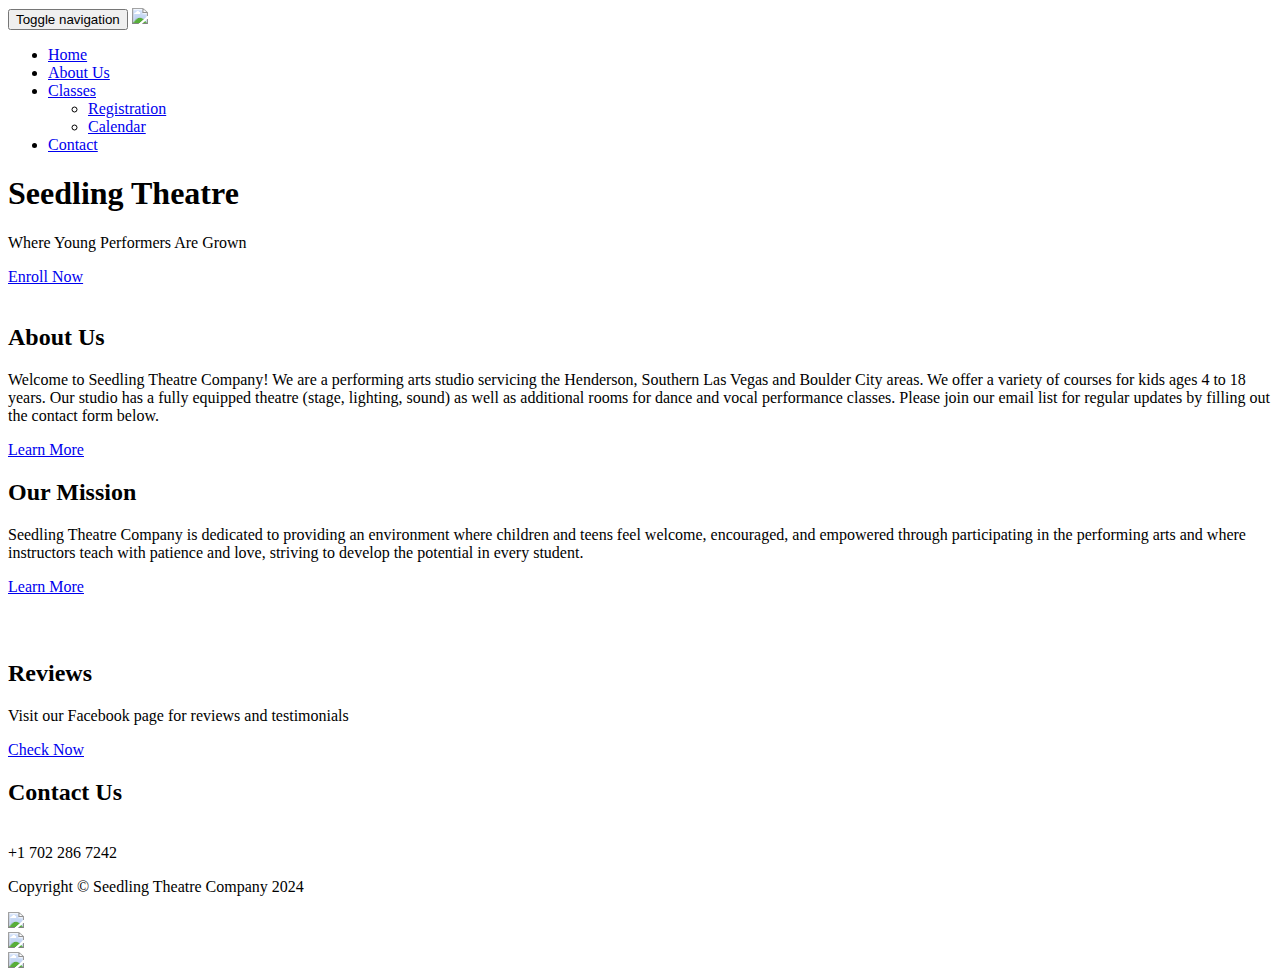
==== index.html @ 43692fe2 "Add files via upload" ====
<!DOCTYPE html>
<html lang="en">

<head>

    <meta charset="utf-8">
    <meta http-equiv="X-UA-Compatible" content="IE=edge">
    <meta name="viewport" content="width=device-width, initial-scale=1">
    
    <title>Seedling Theatre Company</title>

    <link href="css/bootstrap.min.css" rel="stylesheet">

    <link href="css/custom.css" rel="stylesheet">

    <link href='http://fonts.googleapis.com/css?family=Open+Sans:300italic,400italic,600italic,700italic,800italic,400,300,600,700,800' rel='stylesheet' type='text/css'>
    
</head>

<body>

    <!-- Navigation -->
    <nav id="siteNav" class="navbar navbar-default navbar-fixed-top" role="navigation">
        <div class="container">
            <!-- Logo and responsive toggle -->
            <div class="navbar-header">
                <button type="button" class="navbar-toggle" data-toggle="collapse" data-target="#navbar">
                    <span class="sr-only">Toggle navigation</span>
                    <span class="icon-bar"></span>
                    <span class="icon-bar"></span>
                    <span class="icon-bar"></span>
                </button>
                <a class="navbar-brand" href="#">
                	 <img class="img-responsive" src="images/SeedlingTheatreLOGO.png"width="200px"> 
                    
                
                </a>
            </div>
            <!-- Navbar links -->
            <div class="collapse navbar-collapse" id="navbar">
                <ul class="nav navbar-nav navbar-right">
                    <li class="active">
                        <a href="file:///Users/faresalkharji/Desktop/web_code/index.html#">Home</a>
                    </li>
                    <li>
                        <a href="file:///Users/faresalkharji/Desktop/web_code/about.html#">About Us</a>
                    </li>
					<li class="dropdown">
						<a href="#" class="dropdown-toggle" data-toggle="dropdown" role="button" aria-haspopup="true" aria-expanded="false">Classes <span class="caret"></span></a>
						<ul class="dropdown-menu" aria-labelledby="about-us">
							<li><a href="file:///Users/faresalkharji/Desktop/web_code/Registration.html">Registration</a></li>
							<li><a href="file:///Users/faresalkharji/Desktop/web_code/calendar.html">Calendar</a></li>
							
						</ul>
					</li>
                    <li>
                        <a href="file:///Users/faresalkharji/Desktop/web_code/contact.html">Contact</a>
                    </li>
                </ul>
                
            </div><!-- /.navbar-collapse -->
        </div><!-- /.container -->
    </nav>

	<!-- Header -->
    <header>
        <div class="header-content">
            <div class="header-content-inner">
                <h1>Seedling Theatre</h1>
                <p>Where Young Performers Are Grown</p>
                <a href="#" class="btn btn-primary btn-lg">Enroll Now</a>
            </div>
        </div>
    </header>

	<!-- Intro Section -->
   

	<!-- Content 1 -->
    <section class="content">
        <div class="container">
            <div class="row">
                <div class="col-sm-6">
                    <img class="img-responsive img-circle center-block" src="images/18580927_141117309766564_3975410068341391360_n.jpg" alt="">
                </div>
                <div class="col-sm-6">
                	<h2 class="section-header">About Us</h2>
                	<p class="lead text-muted">Welcome to Seedling Theatre Company! We are a performing arts studio servicing the Henderson, Southern Las Vegas and Boulder City areas. We offer a variety of courses for kids ages 4 to 18 years. Our studio has a fully equipped theatre (stage, lighting, sound) as well as additional rooms for dance and vocal performance classes. Please join our email list for regular updates by filling

out the contact form below. </p>
                	<a href="#" class="btn btn-primary btn-lg">Learn More</a>
                </div>                
                
            </div>
        </div>
    </section>

	<!-- Content 2 -->
     <section class="content content-2">
        <div class="container">
            <div class="row">
                <div class="col-sm-6">
                	<h2 class="section-header">Our Mission</h2>
                	<p class="lead text-light">Seedling Theatre Company is dedicated to providing an environment where children and teens feel welcome, encouraged, and empowered through participating in the performing arts and where instructors teach with patience and love, striving to develop the potential in every student.</p>
                	<a href="#" class="btn btn-default btn-lg">Learn More</a>
                </div>    
                <div class="col-sm-6">
                    <img class="img-responsive img-circle center-block" src="images/Mission.jpg" alt="">
                </div>            
                
            </div>
        </div>
    </section>    

   

	<!-- Content 3 -->
     <section class="content content-3">
        <div class="container">
			<h2 class="section-header"><span class="glyphicon glyphicon-pushpin text-primary"></span><br> Reviews</h2>
			<p class="lead text-muted">Visit our Facebook page for reviews and testimonials</p> 
                    <a href="#" class="btn btn-primary btn-lg">Check Now</a>               
            </div>
    </section>
    
	<!-- Footer -->
    <footer class="page-footer">
    
    	<!-- Contact Us -->
        <div class="contact">
        	<div class="container">
				<h2 class="section-heading">Contact Us</h2>
				<p><span class="glyphicon glyphicon-earphone"></span><br>+1 702 286 7242</p>
        	</div>
        </div>
        	
        <!-- Copyright etc -->
        <div class="small-print">
        	<div class="container">
        		<p>Copyright &copy; Seedling Theatre Company 2024</p>
                
        	</div>
           <div class="flex-container">
  <div> <img class="img-responsive" src="images/instagram.png"width="20px"></div>
  <div> <img class="img-responsive" src="images/facebook-app-symbol.png"width="20px"> </div>
  <div> <img class="img-responsive" src="images/youtube.png"width="20px"> </div>  
</div>
        </div>
        
    </footer>

    <!-- jQuery -->
    <script src="js/jquery-1.11.3.min.js"></script>

    <!-- Bootstrap Core JavaScript -->
    <script src="js/bootstrap.min.js"></script>

    <!-- Plugin JavaScript -->
    <script src="js/jquery.easing.min.js"></script>
    
    <!-- Custom Javascript -->
    <script src="js/custom.js"></script>

</body>

</html>
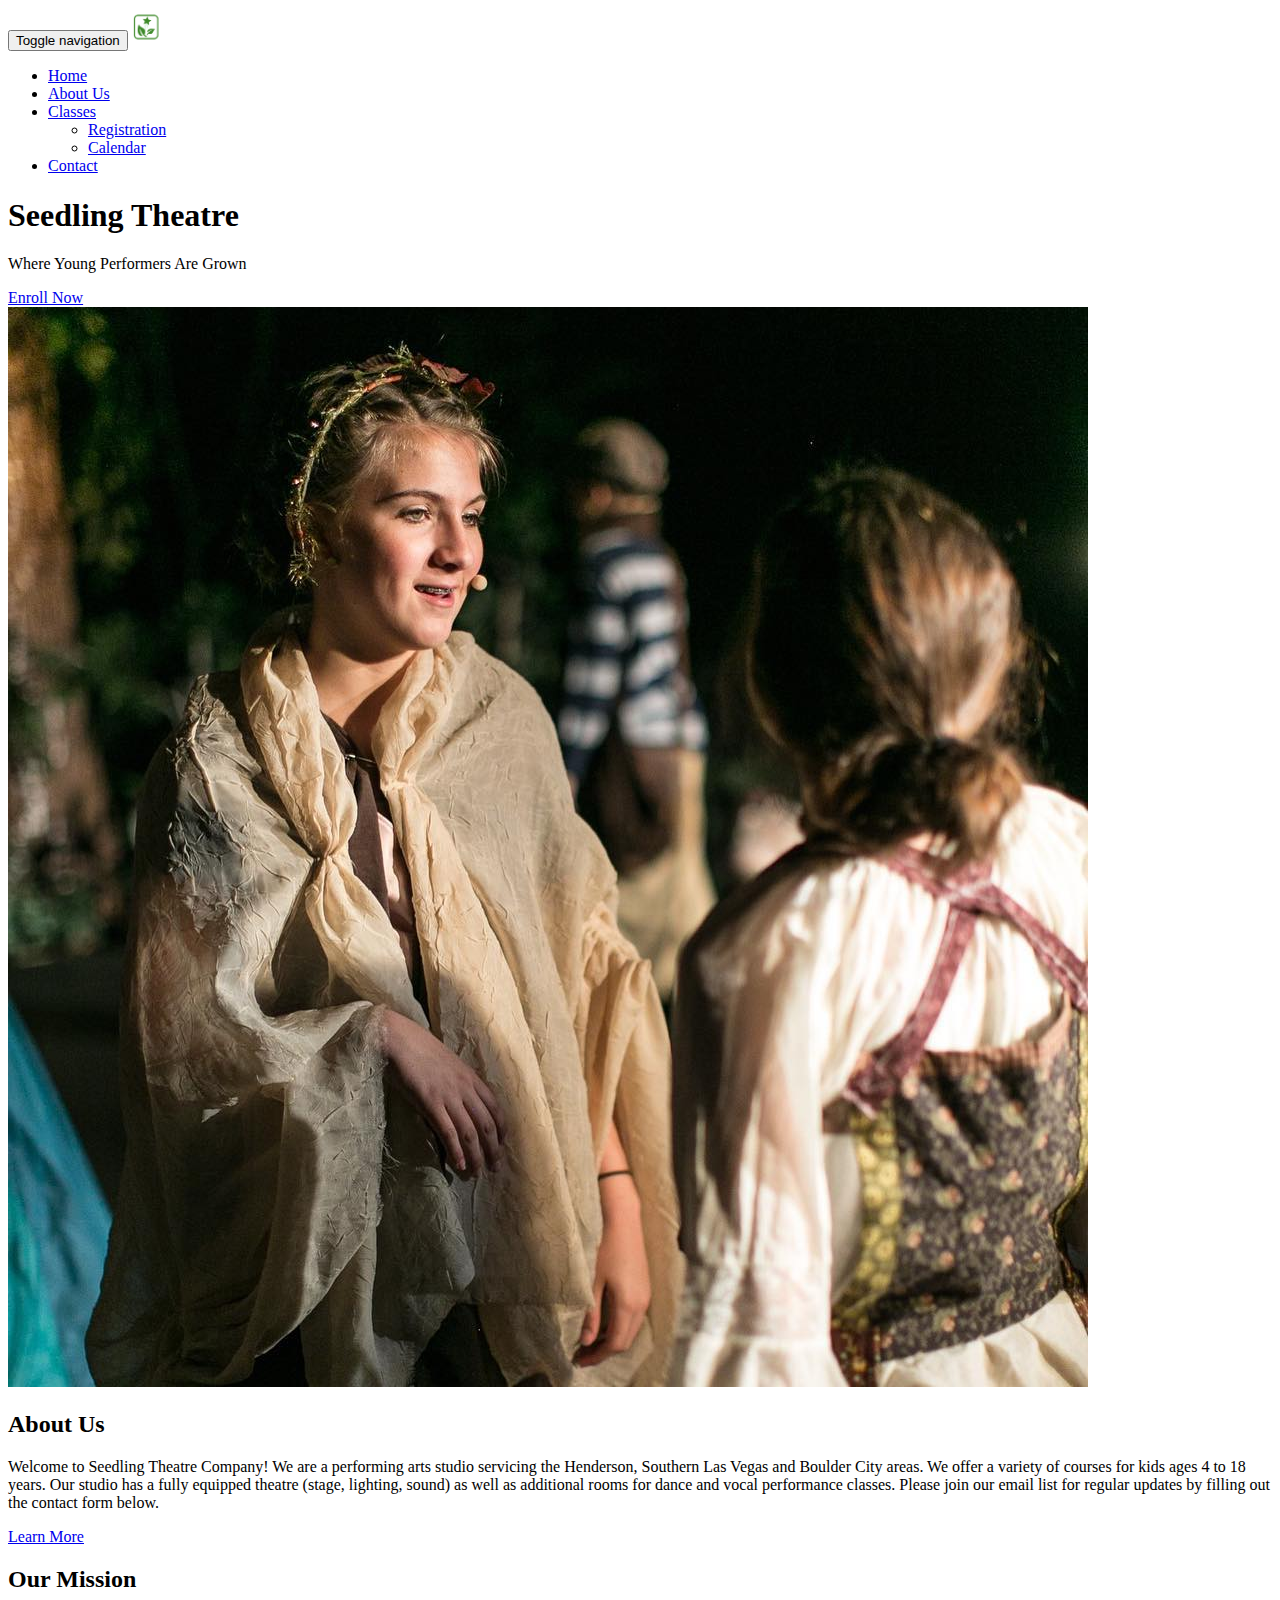
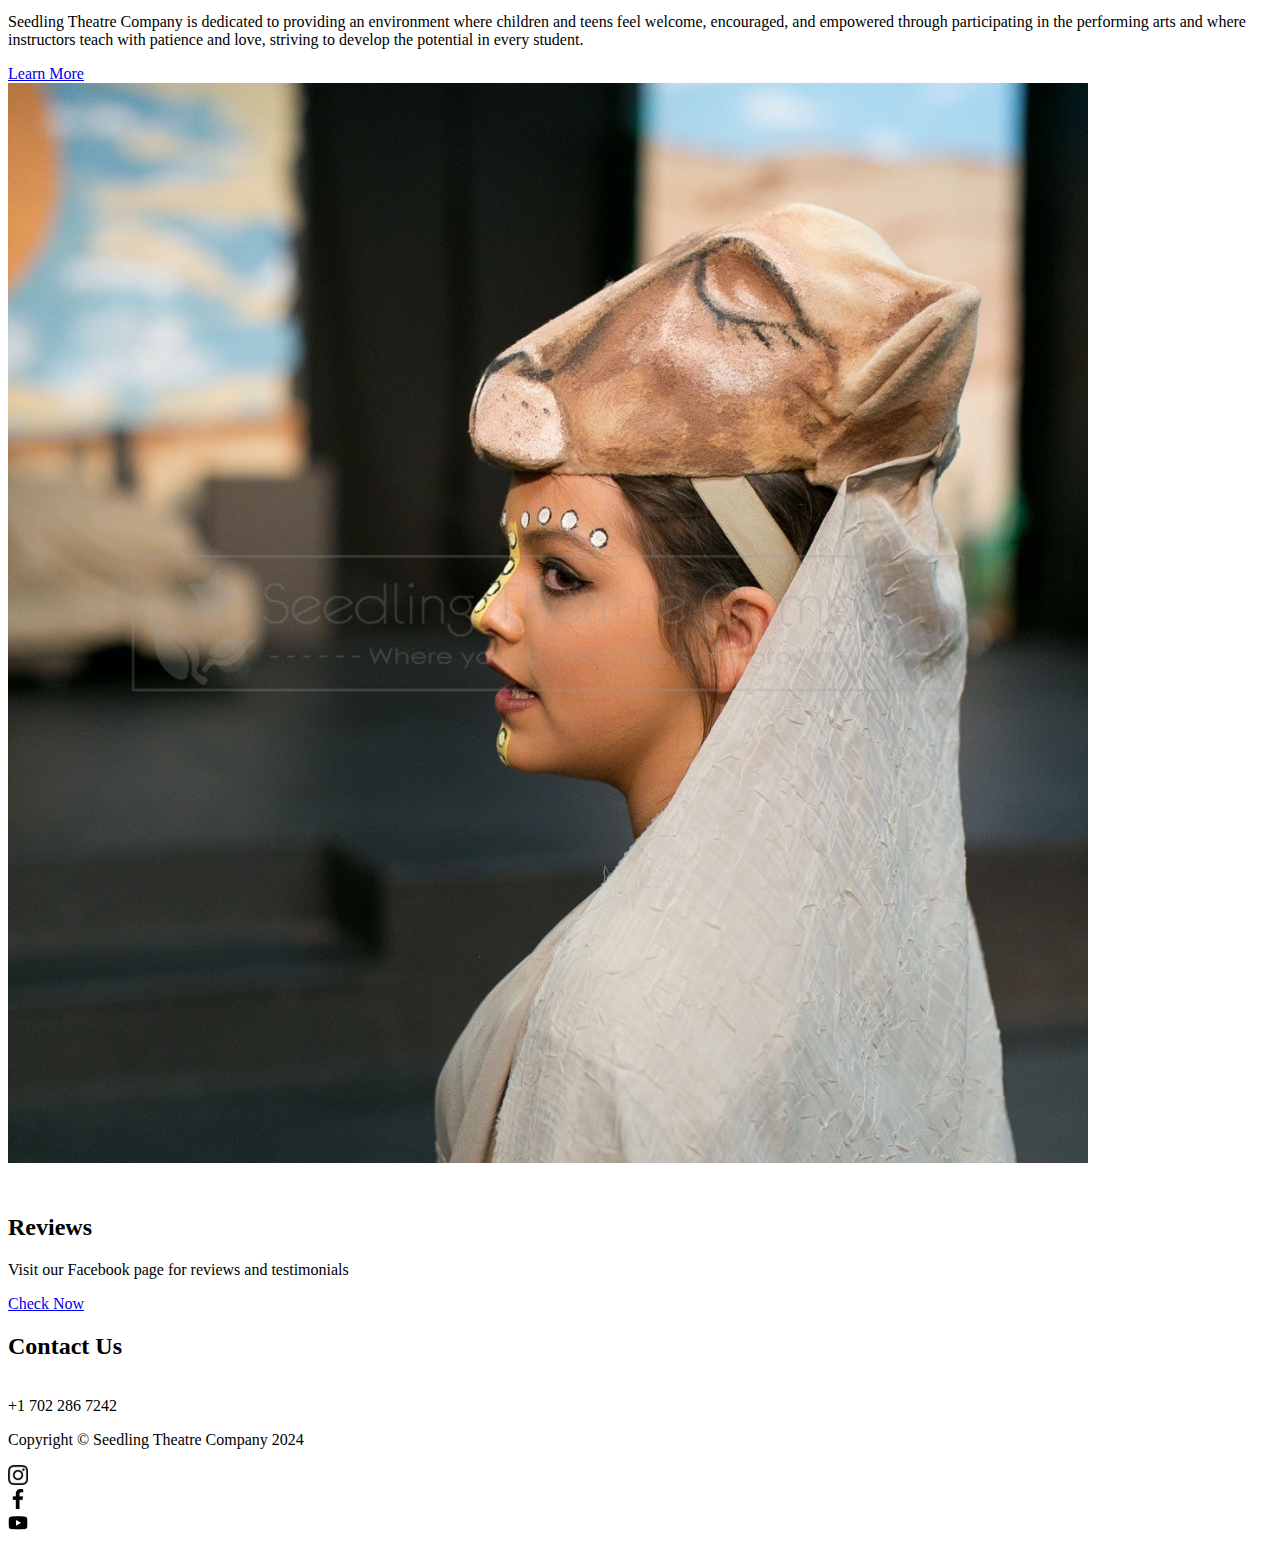
==== commit 76ba26eb: "Update index.html" ====
--- a/index.html
+++ b/index.html
@@ -31,7 +31,7 @@
                     <span class="icon-bar"></span>
                 </button>
                 <a class="navbar-brand" href="#">
-                	 <img class="img-responsive" src="images/SeedlingTheatreLOGO.png"width="200px"> 
+                	 <img class="img-responsive" src="SeedlingTheatreLOGO.png"width="200px"> 
                     
                 
                 </a>
@@ -81,7 +81,7 @@
         <div class="container">
             <div class="row">
                 <div class="col-sm-6">
-                    <img class="img-responsive img-circle center-block" src="images/18580927_141117309766564_3975410068341391360_n.jpg" alt="">
+                    <img class="img-responsive img-circle center-block" src="18580927_141117309766564_3975410068341391360_n.jpg" alt="">
                 </div>
                 <div class="col-sm-6">
                 	<h2 class="section-header">About Us</h2>
@@ -105,7 +105,7 @@
                 	<a href="#" class="btn btn-default btn-lg">Learn More</a>
                 </div>    
                 <div class="col-sm-6">
-                    <img class="img-responsive img-circle center-block" src="images/Mission.jpg" alt="">
+                    <img class="img-responsive img-circle center-block" src="Mission.jpg" alt="">
                 </div>            
                 
             </div>
@@ -141,9 +141,9 @@
                 
         	</div>
            <div class="flex-container">
-  <div> <img class="img-responsive" src="images/instagram.png"width="20px"></div>
-  <div> <img class="img-responsive" src="images/facebook-app-symbol.png"width="20px"> </div>
-  <div> <img class="img-responsive" src="images/youtube.png"width="20px"> </div>  
+  <div> <img class="img-responsive" src="instagram.png"width="20px"></div>
+  <div> <img class="img-responsive" src="facebook-app-symbol.png"width="20px"> </div>
+  <div> <img class="img-responsive" src="youtube.png"width="20px"> </div>  
 </div>
         </div>
         
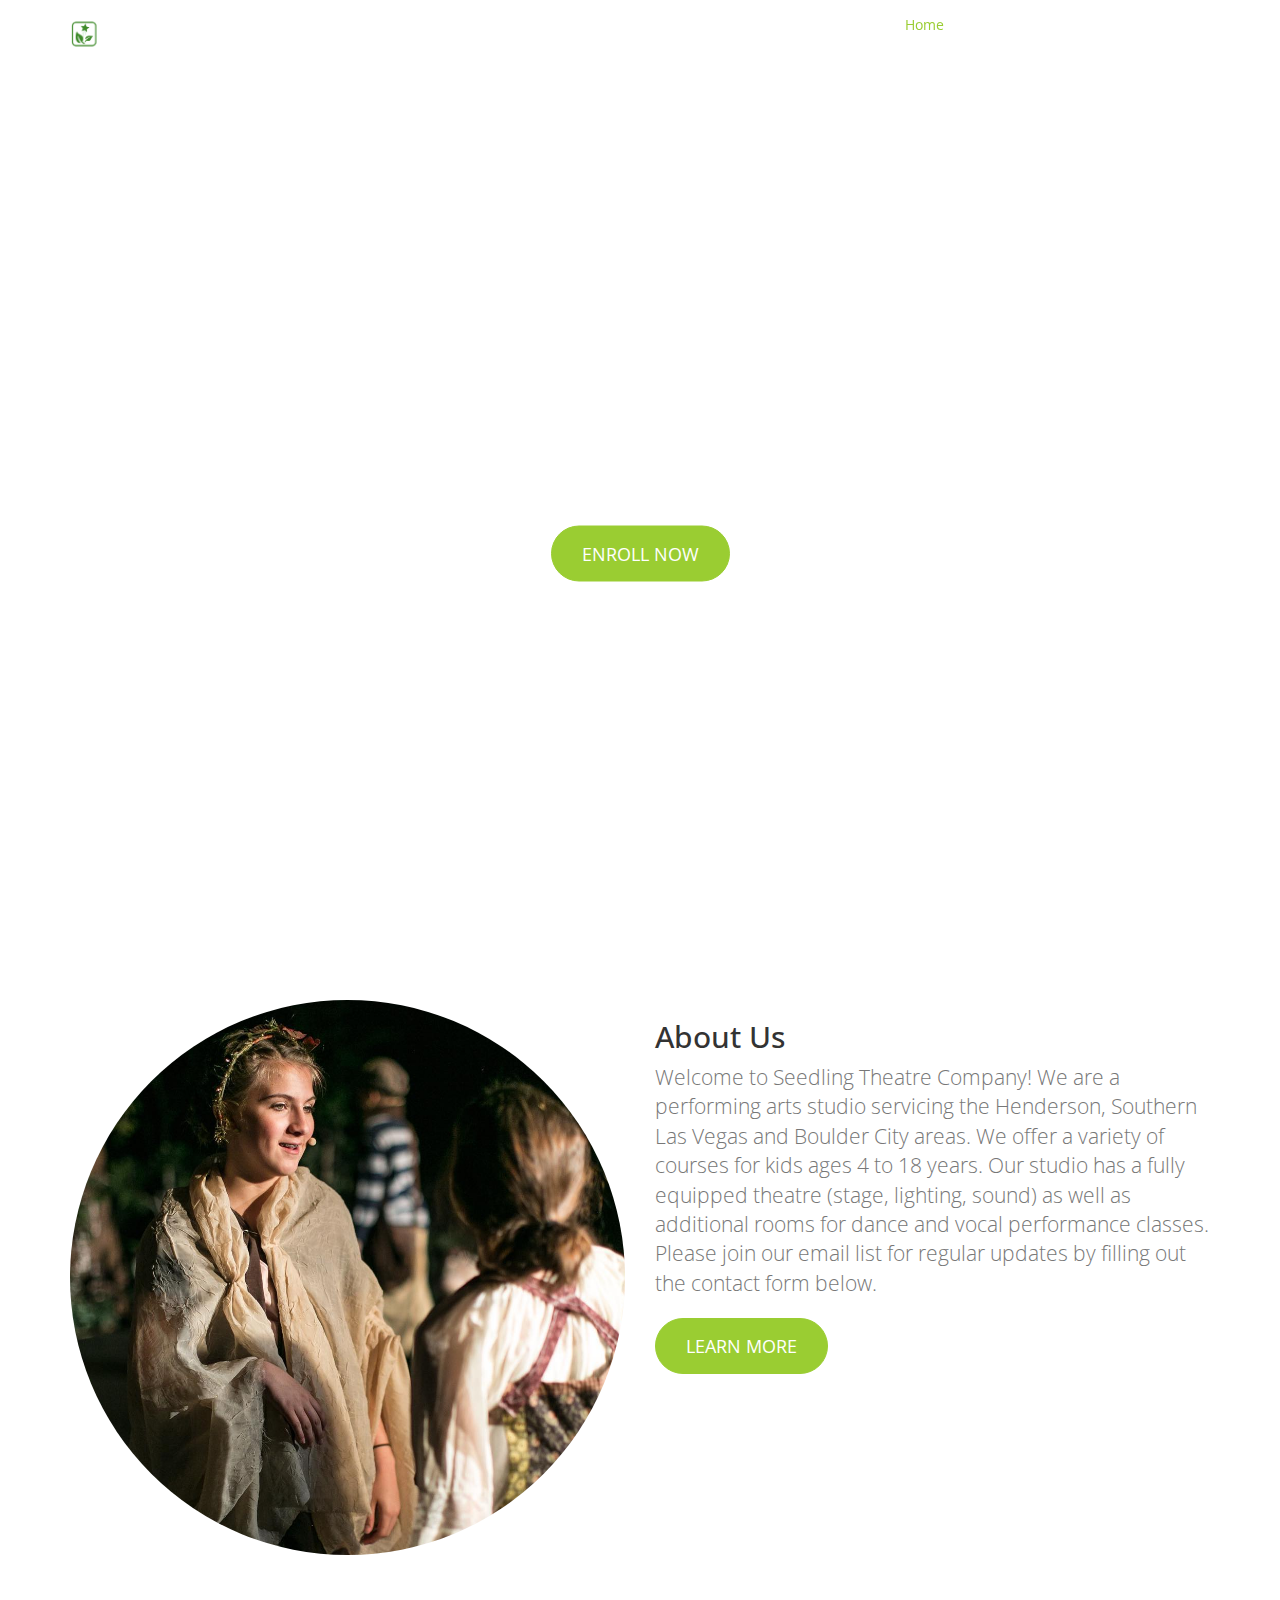
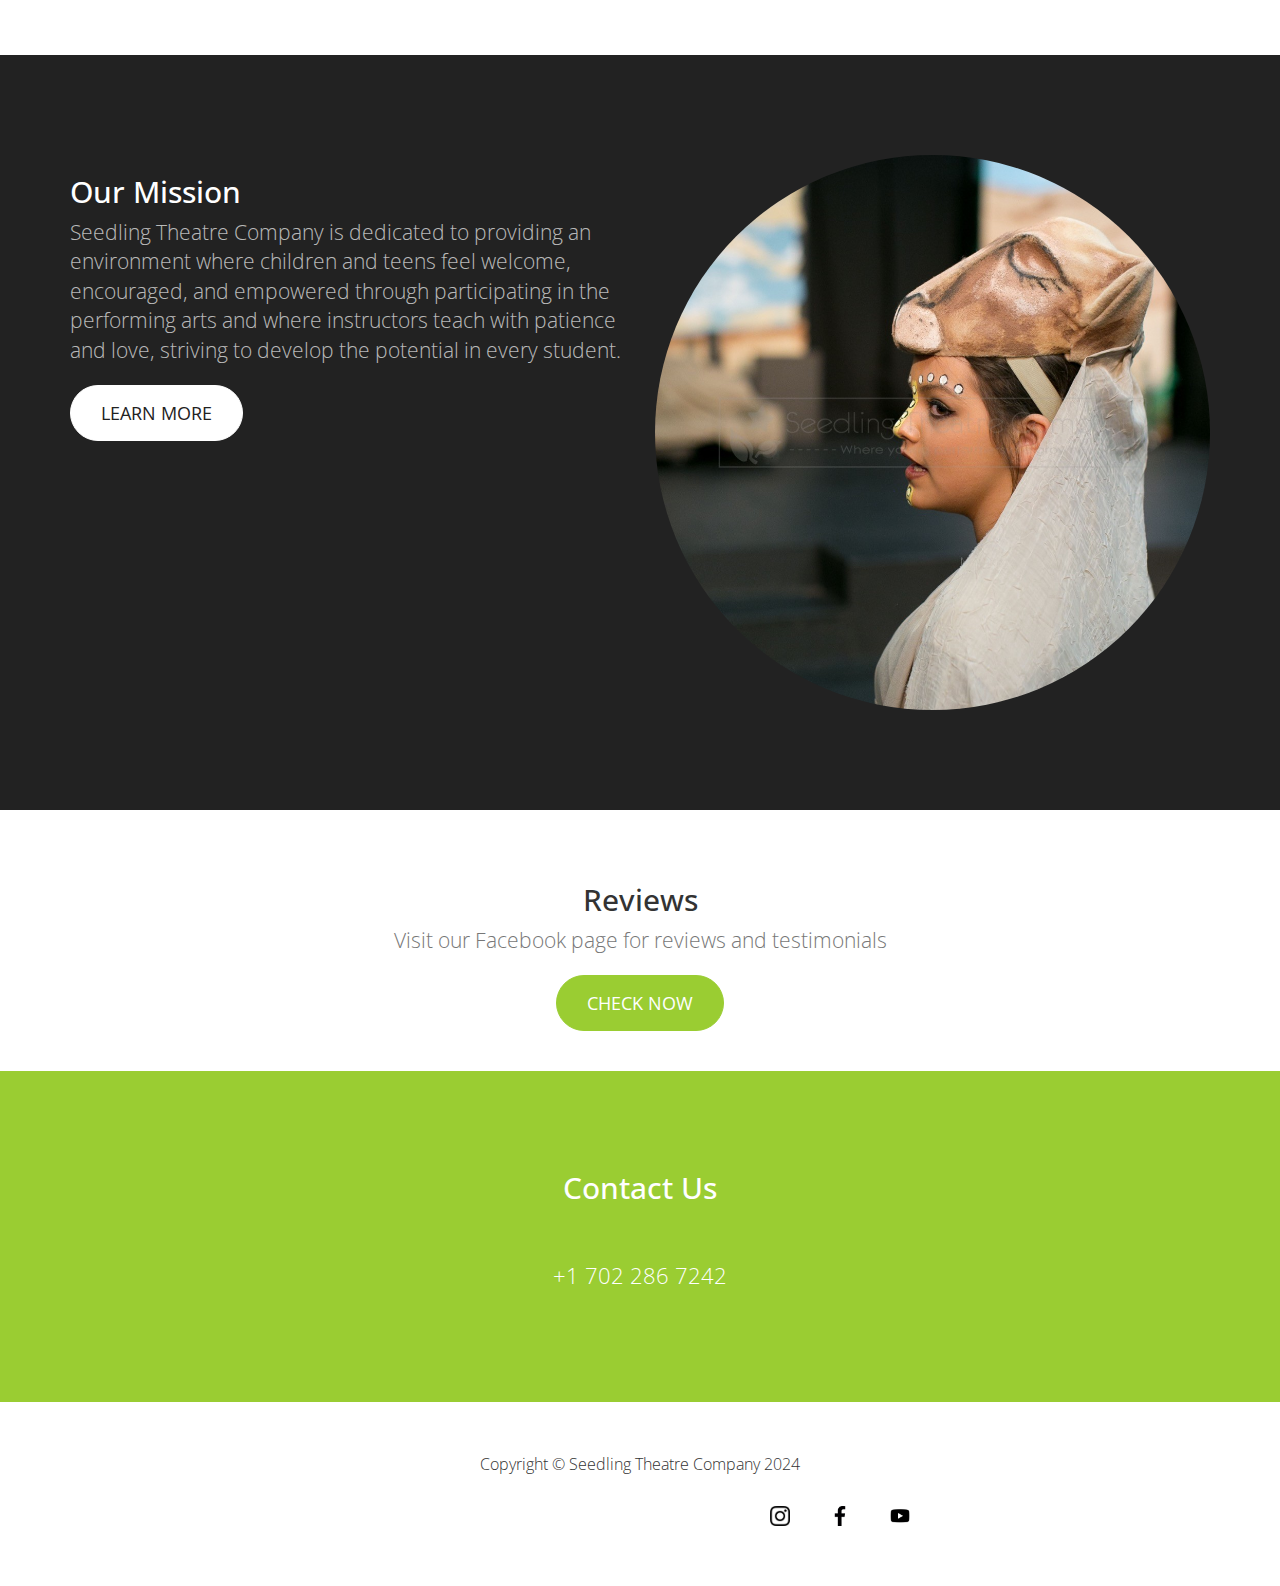
==== commit 1d204163: "Update index.html" ====
--- a/index.html
+++ b/index.html
@@ -9,9 +9,9 @@
     
     <title>Seedling Theatre Company</title>
 
-    <link href="css/bootstrap.min.css" rel="stylesheet">
+    <link href="bootstrap.min.css" rel="stylesheet">
 
-    <link href="css/custom.css" rel="stylesheet">
+    <link href="custom.css" rel="stylesheet">
 
     <link href='http://fonts.googleapis.com/css?family=Open+Sans:300italic,400italic,600italic,700italic,800italic,400,300,600,700,800' rel='stylesheet' type='text/css'>
     
--- a/custom.css
+++ b/custom.css
@@ -0,0 +1,449 @@
+html,
+body {
+    width: 100%;
+    height: 100%;
+    font-family: 'Open Sans','Helvetica Neue',Arial,sans-serif;
+}
+
+a {
+    color: yellowgreen;
+    -webkit-transition: all .35s;
+    -moz-transition: all .35s;
+    transition: all .35s;
+    tab-size: 30px;
+}
+
+a:hover,
+a:focus {
+    color: forestgreen;
+}
+
+p {
+    font-size: 16px;
+    line-height: 1.5;
+}
+
+header {
+    position: relative;
+    width: 100%;
+    min-height: auto;
+    text-align: center;
+    color: #fff;
+    background-image: url('../images/first_page.jpg');
+    background-position: center;
+    -webkit-background-size: cover;
+    -moz-background-size: cover;
+    background-size: cover;
+    -o-background-size: cover;
+}
+
+header .header-content {
+    position: relative;
+    width: 100%;
+    padding: 100px 15px 70px;
+    text-align: center;
+}
+
+header .header-content .header-content-inner h1 {
+    margin-top: 0;
+    margin-bottom: 20px;
+    font-size: 50px;
+    font-weight: 300;
+}
+
+header .header-content .header-content-inner p {
+    margin-bottom: 50px;
+    font-size: 16px;
+    font-weight: 300;
+    color: rgba(255,255,255,.7);
+}
+
+@media(min-width:768px) {
+    header {
+        min-height: 100%;
+    }
+
+    header .header-content {
+        position: absolute;
+        top: 50%;
+        padding: 0 50px;
+        -webkit-transform: translateY(-50%);
+        -ms-transform: translateY(-50%);
+        transform: translateY(-50%);
+    }
+
+    header .header-content .header-content-inner {
+        margin-right: auto;
+        margin-left: auto;
+        max-width: 1000px;
+    }
+
+	header .header-content .header-content-inner h1 {
+    	font-size: 100px;
+		}
+
+    header .header-content .header-content-inner p {
+        margin-right: auto;
+        margin-left: auto;
+        max-width: 80%;
+        font-size: 18px;
+    }
+}
+
+.section-heading {
+    margin-top: 0;
+    margin-bottom: 20px;
+}
+
+.intro {
+	color: #fff;
+    background-color: yellowgreen;
+    padding: 70px 0;
+    text-align: center;
+}
+
+.content {
+    padding: 100px 0;
+}
+
+.content-2 {
+	color: #fff;
+    background-color: #222;
+}
+
+.content-3 {
+	padding: 20px 0 40px;
+	text-align: center;
+}
+
+.promo,
+.promo h3,
+.promo a:link,
+.promo a:visited,
+.promo a:hover,
+.promo a:active {
+    color: white;
+	text-shadow: 0px 0px 40px black;
+    text-decoration: none;
+}
+
+.promo-item {
+    height: 200px;
+    line-height: 180px;
+    text-align: center;
+}
+
+.promo-item:hover {
+    background-size: 110%; 
+    border: 10px solid rgba(255,255,255,0.3);
+    line-height: 160px;
+}
+
+.promo-item h3 {
+    font-size: 40px;
+    display: inline-block;
+    vertical-align: middle;
+}
+
+.item-1 {
+	background: url('../images/writing.jpg');
+	}
+	
+.item-2 {
+	background: url('../images/concert.jpg');
+	}
+	
+.item-3 {
+	background: url('../images/pencil_sharpener.jpg');
+	}
+		
+.item-1,
+.item-2,
+.item-3 {
+	background-size: cover;
+	background-position: 50% 50%;
+	}
+
+.page-footer {
+	text-align: center;
+	}
+
+.page-footer .contact {
+	padding: 100px 0;
+	background-color: yellowgreen;
+	color: #fff;
+	}
+
+.page-footer .contact p {
+	font-size: 22px;
+	font-weight: 300;
+	}
+	
+.content-3 .glyphicon,	
+.page-footer .contact .glyphicon {
+	font-size: 32px;
+	font-weight: 700;
+	}
+		
+.page-footer .small-print {
+	padding: 50px 0 40px;
+	font-weight: 300;
+	}
+
+.text-light {
+    color: rgba(255,255,255,.7);
+}
+
+.navbar-default {
+    border-color: rgba(34,34,34,.05);
+    background-color: #fff;
+    -webkit-transition: all .35s;
+    -moz-transition: all .35s;
+    transition: all .35s;
+}
+
+.navbar-default .navbar-header .navbar-brand {
+    color: yellowgreen;
+}
+
+.navbar-default .navbar-header .navbar-brand:hover,
+.navbar-default .navbar-header .navbar-brand:focus {
+    color: #eb3812;
+}
+
+.navbar-default .nav > li>a,
+.navbar-default .nav>li>a:focus {
+    color: #222;
+}
+
+.navbar-default .nav > li>a:hover,
+.navbar-default .nav>li>a:focus:hover {
+    color: yellowgreen;
+}
+
+.navbar-default .nav > li.active>a,
+.navbar-default .nav>li.active>a:focus {
+    color: yellowgreen!important;
+    background-color: transparent;
+}
+
+.navbar-default .nav > li.active>a:hover,
+.navbar-default .nav>li.active>a:focus:hover {
+    background-color: transparent;
+}
+
+@media(min-width:768px) {
+    .navbar-default {
+        border-color: rgba(255,255,255,.3);
+        background-color: transparent;
+    }
+
+    .navbar-default .navbar-header .navbar-brand {
+        color: rgba(255,255,255,.7);
+        letter-spacing: 0.5em;
+    }
+
+    .navbar-default .navbar-header .navbar-brand:hover,
+    .navbar-default .navbar-header .navbar-brand:focus {
+        color: #fff;
+    }
+
+    .navbar-default .nav > li>a,
+    .navbar-default .nav>li>a:focus {
+        color: rgba(255,255,255,.7);
+    }
+
+    .navbar-default .nav > li>a:hover,
+    .navbar-default .nav>li>a:focus:hover {
+        color: #fff;
+    }
+
+    .navbar-default.affix {
+        border-color: #fff;
+        background-color: #fff;
+        box-shadow: 0px 7px 20px 0px rgba(0,0,0,0.1);
+    }
+
+    .navbar-default.affix .navbar-header .navbar-brand {
+        letter-spacing: 0;
+        color: yellowgreen;
+    }
+
+    .navbar-default.affix .navbar-header .navbar-brand:hover,
+    .navbar-default.affix .navbar-header .navbar-brand:focus {
+        color: #eb3812;
+    }
+
+    .navbar-default.affix .nav > li>a,
+    .navbar-default.affix .nav>li>a:focus {
+        color: #222;
+    }
+
+    .navbar-default.affix .nav > li>a:hover,
+    .navbar-default.affix .nav>li>a:focus:hover {
+        color: yellowgreen;
+    }
+}
+
+.btn-default {
+    border-color: #fff;
+    color: #222;
+    background-color: #fff;
+    -webkit-transition: all .35s;
+    -moz-transition: all .35s;
+    transition: all .35s;
+}
+
+.btn-default:hover,
+.btn-default:focus,
+.btn-default.focus,
+.btn-default:active,
+.btn-default.active,
+.open > .dropdown-toggle.btn-default {
+    border-color: #eee;
+    color: #222;
+    background-color: #eee;
+}
+
+.btn-default:active,
+.btn-default.active,
+.open > .dropdown-toggle.btn-default {
+    background-image: none;
+}
+
+.btn-default.disabled,
+.btn-default[disabled],
+fieldset[disabled] .btn-default,
+.btn-default.disabled:hover,
+.btn-default[disabled]:hover,
+fieldset[disabled] .btn-default:hover,
+.btn-default.disabled:focus,
+.btn-default[disabled]:focus,
+fieldset[disabled] .btn-default:focus,
+.btn-default.disabled.focus,
+.btn-default[disabled].focus,
+fieldset[disabled] .btn-default.focus,
+.btn-default.disabled:active,
+.btn-default[disabled]:active,
+fieldset[disabled] .btn-default:active,
+.btn-default.disabled.active,
+.btn-default[disabled].active,
+fieldset[disabled] .btn-default.active {
+    border-color: #fff;
+    background-color: #fff;
+}
+
+.btn-default .badge {
+    color: #fff;
+    background-color: #222;
+}
+
+.btn-primary {
+    border-color: yellowgreen;
+    color: #fff;
+    background-color: yellowgreen;
+    -webkit-transition: all .35s;
+    -moz-transition: all .35s;
+    transition: all .35s;
+}
+
+.btn-primary:hover,
+.btn-primary:focus,
+.btn-primary.focus,
+.btn-primary:active,
+.btn-primary.active,
+.open > .dropdown-toggle.btn-primary {
+    border-color: limegreen;
+    color: #fff;
+    background-color: limegreen;
+}
+
+.btn-primary:active,
+.btn-primary.active,
+.open > .dropdown-toggle.btn-primary {
+    background-image: none;
+}
+
+.btn-primary.disabled,
+.btn-primary[disabled],
+fieldset[disabled] .btn-primary,
+.btn-primary.disabled:hover,
+.btn-primary[disabled]:hover,
+fieldset[disabled] .btn-primary:hover,
+.btn-primary.disabled:focus,
+.btn-primary[disabled]:focus,
+fieldset[disabled] .btn-primary:focus,
+.btn-primary.disabled.focus,
+.btn-primary[disabled].focus,
+fieldset[disabled] .btn-primary.focus,
+.btn-primary.disabled:active,
+.btn-primary[disabled]:active,
+fieldset[disabled] .btn-primary:active,
+.btn-primary.disabled.active,
+.btn-primary[disabled].active,
+fieldset[disabled] .btn-primary.active {
+    border-color: yellowgreen;
+    background-color: yellowgreen;
+}
+
+.btn-primary .badge {
+    color: yellowgreen;
+    background-color: #fff;
+}
+
+
+.btn {
+    border-radius: 300px;
+    text-transform: uppercase;
+}
+
+.btn-lg {
+    padding: 15px 30px;
+}
+
+::-moz-selection {
+    text-shadow: none;
+    color: #fff;
+    background: #222;
+}
+
+::selection {
+    text-shadow: none;
+    color: #fff;
+    background: #222;
+}
+
+img::selection {
+    color: #fff;
+    background: 0 0;
+}
+
+img::-moz-selection {
+    color: #fff;
+    background: 0 0;
+}
+
+.text-primary {
+    color: yellowgreen;
+}
+
+.bg-primary {
+    background-color: yellowgreen;
+}
+
+.flex-container {
+  display: flex;
+     margin-left: 750px;
+ 
+}
+
+.flex-container > div {
+  position: middle 
+  margin: 10px;
+  padding: 20px;
+  font-size: 30px;
+}
+
+a {
+    
+}
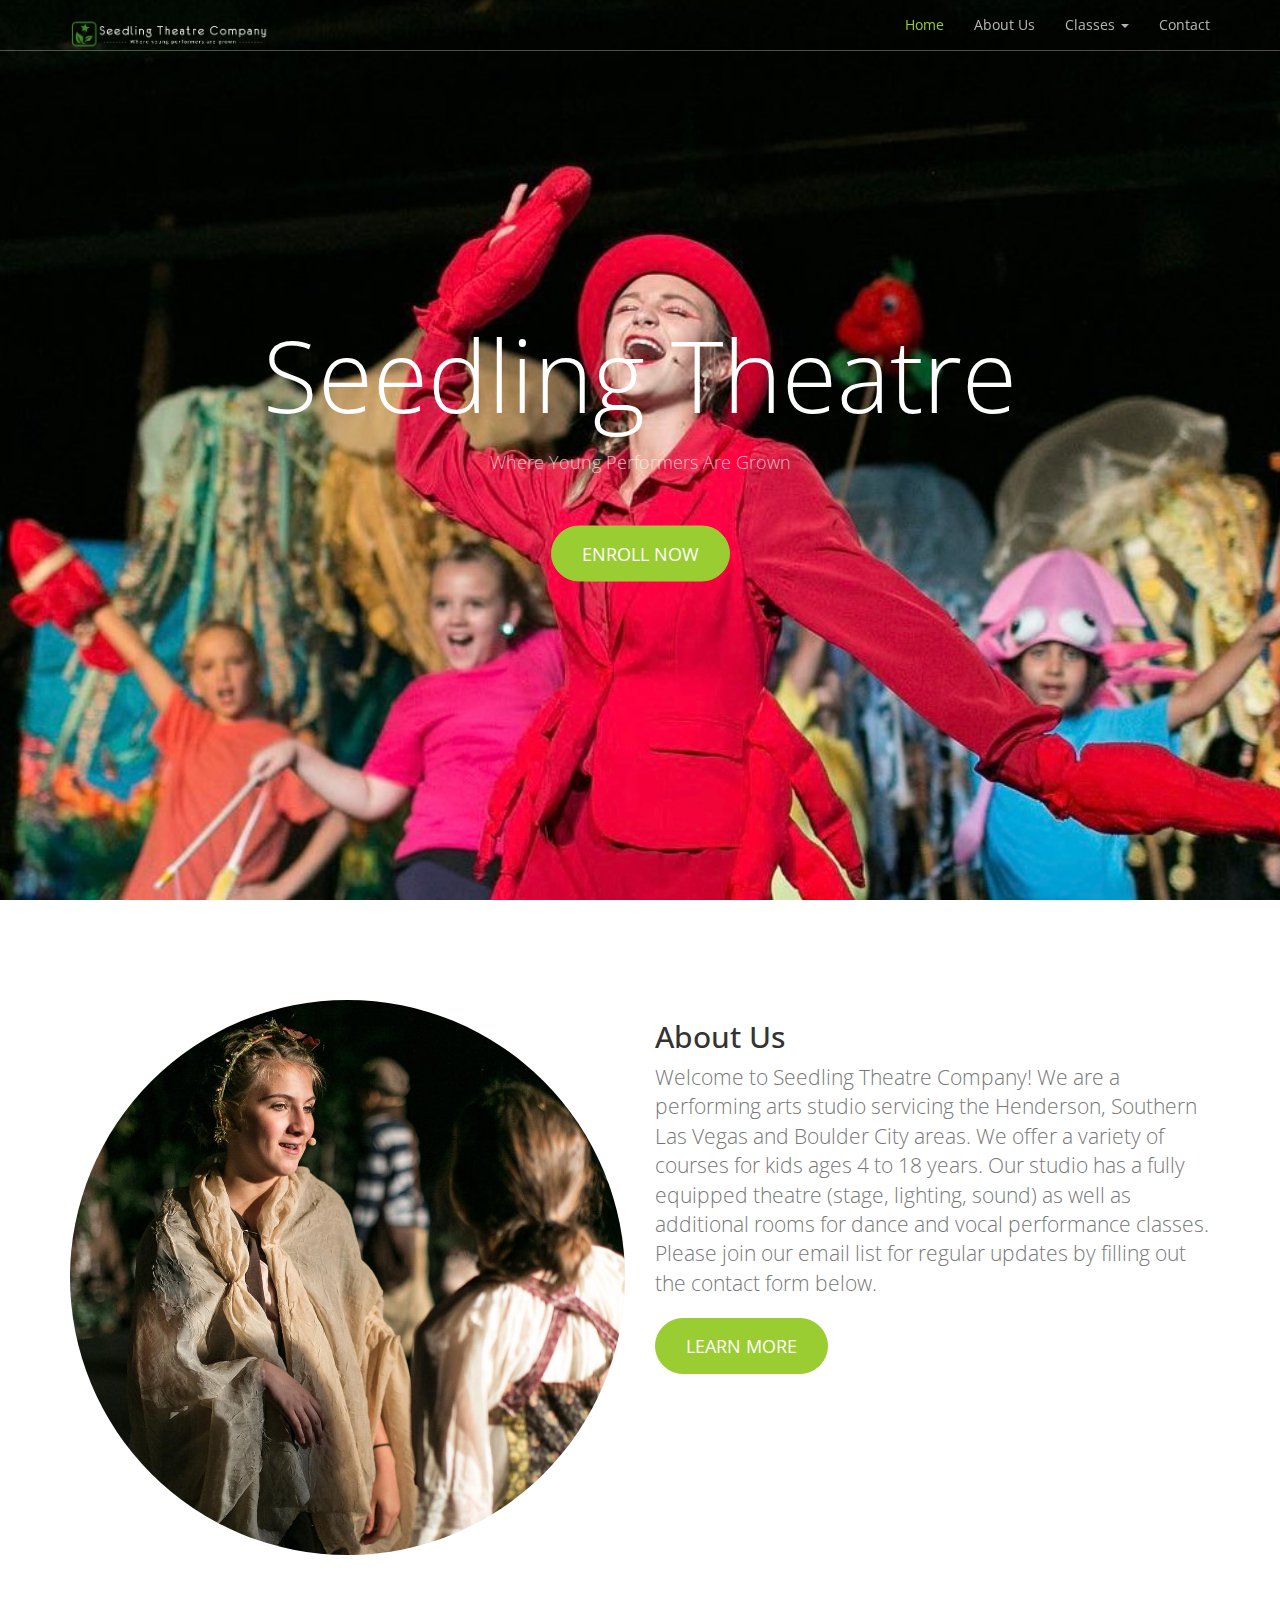
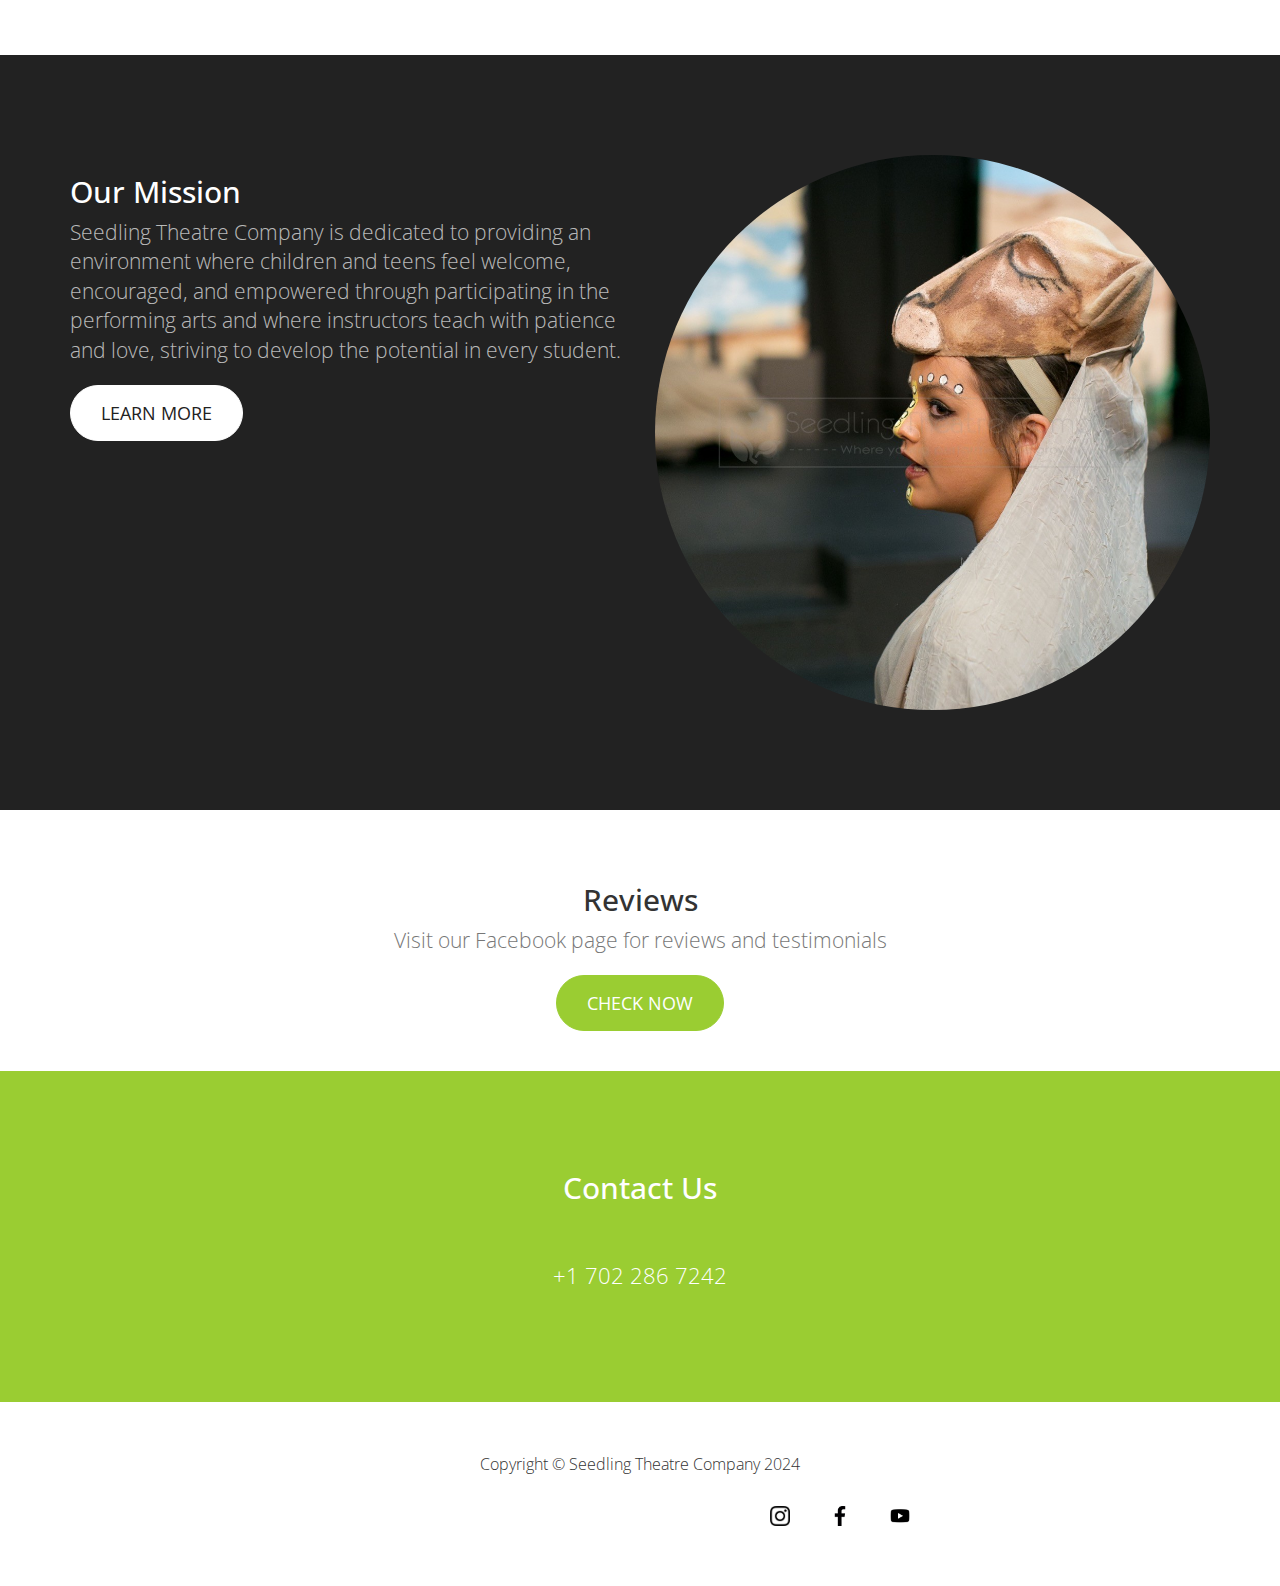
==== commit b34fe77b: "Update index.html" ====
--- a/index.html
+++ b/index.html
@@ -40,21 +40,21 @@
             <div class="collapse navbar-collapse" id="navbar">
                 <ul class="nav navbar-nav navbar-right">
                     <li class="active">
-                        <a href="file:///Users/faresalkharji/Desktop/web_code/index.html#">Home</a>
+                        <a href="index.html#">Home</a>
                     </li>
                     <li>
-                        <a href="file:///Users/faresalkharji/Desktop/web_code/about.html#">About Us</a>
+                        <a href="about.html#">About Us</a>
                     </li>
 					<li class="dropdown">
 						<a href="#" class="dropdown-toggle" data-toggle="dropdown" role="button" aria-haspopup="true" aria-expanded="false">Classes <span class="caret"></span></a>
 						<ul class="dropdown-menu" aria-labelledby="about-us">
-							<li><a href="file:///Users/faresalkharji/Desktop/web_code/Registration.html">Registration</a></li>
-							<li><a href="file:///Users/faresalkharji/Desktop/web_code/calendar.html">Calendar</a></li>
+							<li><a href="Registration.html">Registration</a></li>
+							<li><a href="calendar.html">Calendar</a></li>
 							
 						</ul>
 					</li>
                     <li>
-                        <a href="file:///Users/faresalkharji/Desktop/web_code/contact.html">Contact</a>
+                        <a href="contact.html">Contact</a>
                     </li>
                 </ul>
                 
@@ -150,16 +150,16 @@
     </footer>
 
     <!-- jQuery -->
-    <script src="js/jquery-1.11.3.min.js"></script>
+    <script src="jquery-1.11.3.min.js"></script>
 
     <!-- Bootstrap Core JavaScript -->
-    <script src="js/bootstrap.min.js"></script>
+    <script src="bootstrap.min.js"></script>
 
     <!-- Plugin JavaScript -->
-    <script src="js/jquery.easing.min.js"></script>
+    <script src="jquery.easing.min.js"></script>
     
     <!-- Custom Javascript -->
-    <script src="js/custom.js"></script>
+    <script src="custom.js"></script>
 
 </body>
 
--- a/custom.css
+++ b/custom.css
@@ -29,7 +29,7 @@
     min-height: auto;
     text-align: center;
     color: #fff;
-    background-image: url('../images/first_page.jpg');
+    background-image: url('first_page.jpg');
     background-position: center;
     -webkit-background-size: cover;
     -moz-background-size: cover;
